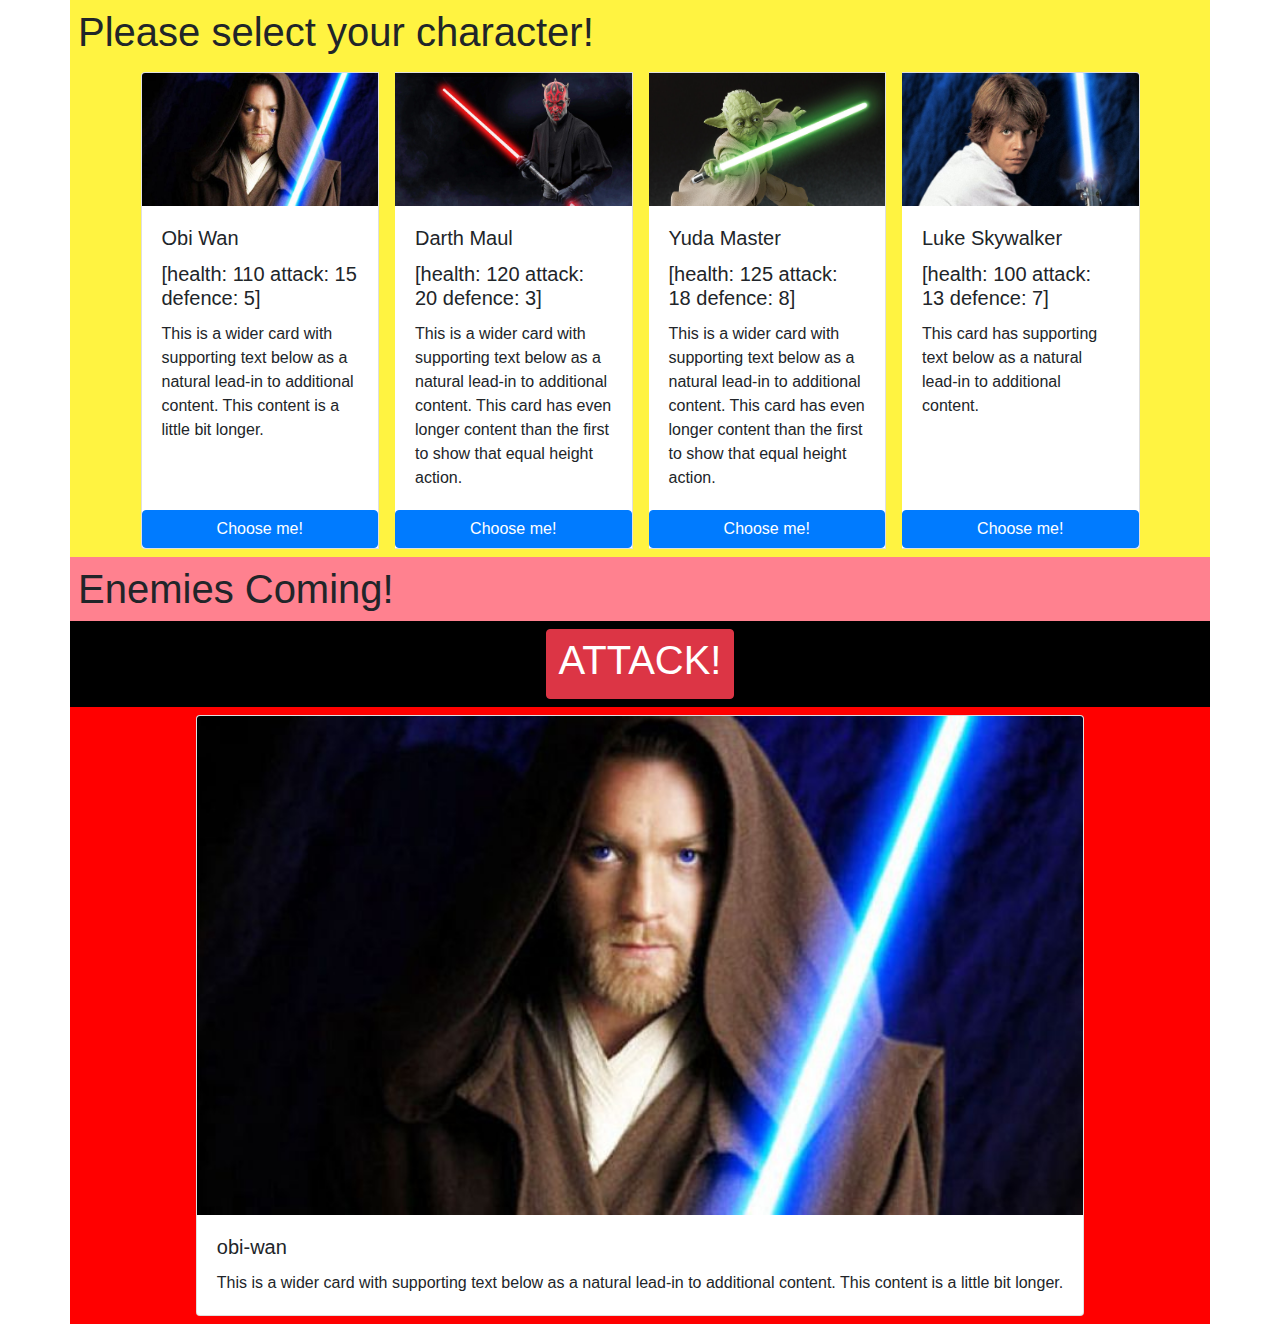
==== index.html @ 99b61d9f "update" ====
<!doctype html>
<html lang="en">
<head>
	<!-- Required meta tags -->
	<meta charset="utf-8">
	<meta name="viewport" content="width=device-width, initial-scale=1, shrink-to-fit=no">
	<link rel="stylesheet" type="text/css" href="./css/style.css">
<!--	<script src="./js/gameLogic.js"></script>-->
	<!-- Bootstrap CSS -->
	<link rel="stylesheet" href="https://stackpath.bootstrapcdn.com/bootstrap/4.3.1/css/bootstrap.min.css" integrity="sha384-ggOyR0iXCbMQv3Xipma34MD+dH/1fQ784/j6cY/iJTQUOhcWr7x9JvoRxT2MZw1T" crossorigin="anonymous">
	<script src="https://cdnjs.cloudflare.com/ajax/libs/jquery/3.2.1/jquery.min.js"></script>
	<title>Star Wars</title>
</head>
<body>
<div class="container">
	<div class="row select-section">
		<h1 class="m-2 selectPlayText">Please select your character!</h1>
		<div class="col-11 mx-auto">
			<div class="card-group select-section-card-group">
			</div>
		</div>

	</div>
	<div class="row enemy-section">
		<h1 class="m-2">Enemies Coming!</h1>
		<div class="col-11 mx-auto">
			<div class="card-group enemy-section-card-group">
			</div>
		</div>
	</div>
	<div class="row attack-section">
		<button class="btn btn-danger mx-auto m-2"><h1>ATTACK!</h1></button>
	</div>
	<div class="row defend-section">
		<div class="card-group mx-auto">
			<div class="card m-2">
				<div class="embed-responsive embed-responsive-16by9">
					<img src="./images/obi-wan.jpg" class="card-img-top embed-responsive-item" alt="character">
				</div>
				<div class="card-body">
<!--					for holding defend space now!!-->
					<h5 class="card-title">obi-wan</h5>
					<p class="card-text">This is a wider card with supporting text below as a natural lead-in to additional content. This content is a little bit longer.</p>
				</div>
			</div></div>
	</div>
</div>


<script>
    $(document).ready(function() {
        console.log("hello");
	    let charaters = {
            obi:{
                name: "Obi Wan",
	            id: 1,
	            text:"This is a wider card with supporting text below as a natural lead-in to additional content. This content is a little bit longer.",
	            health: 110,
	            attack: 15,
	            defence: 5,
	            img: "./images/obi-wan.jpg",
            },
            Luke:{
                name: "Luke Skywalker",
	            id:2,
	            text:"This card has supporting text below as a natural lead-in to additional content.",
	            health: 100,
	            attack: 13,
	            defence: 7,
	            img: "./images/Luke-Skywalker.jpg ",
            },
            Darth:{
                name: "Darth Maul",
	            id:3,
	            text:"This is a wider card with supporting text below as a natural lead-in to additional content. This card has even longer content than the first to show that equal height action.",
	            health: 120,
	            attack: 20,
	            defence: 3,
	            img: "./images/Darth%20Maul.jpg",
            },
            Yuda:{
                name: "Yuda Master",
	            id:4,
	            text:"This is a wider card with supporting text below as a natural lead-in to additional content. This card has even longer content than the first to show that equal height action.",
                health: 125,
	            attack: 18,
	            defence: 8,
	            img:"./images/yoda.png",
            }
	    };

	    let charactersBox = [charaters.obi, charaters.Darth, charaters.Yuda, charaters.Luke];
	    let enemies;
	    let selectedEnemy;
	    let player;
	    let gameInit = true;
	    
	    function selectCharacters(choose) {
            let getEnemy = function(item){
                return item.id !== parseInt(choose.id);
            };
	        let getPlayer = function(item){
                return item.id === parseInt(choose.id);
	        };
		    enemies = charactersBox.filter(getEnemy);
		    player = charactersBox.filter(getPlayer);
		    console.log(player, enemies);
		    //get update UI
		    UpdateUI();
        }

        function selectEnemy(choose) {
            let getEnemy = function(item){
                return item.id !== parseInt(choose.id);
            };
	        selectedEnemy = enemies.filter(getEnemy);
	        console.log(selectedEnemy);
        }

	    function getCardsHTML(box) {
	        let cardHTML = "";
		    box.map((item)=>{
		       //console.log(item);
		       cardHTML += makeCard(item);
		    });
		    //console.log(cardHTML);
		    return cardHTML;
        }

        function makeCard(item) {
	        //the function is using html to make a card and return a string
	        let card = "<div class=\"card m-2\">\n" +
                "\t\t\t\t<div class=\"embed-responsive embed-responsive-16by9\">\n" +
                "\t\t\t\t<img src=\""+item.img+"\" class=\"card-img-top embed-responsive-item\" alt=\"character\">\n" +
                "\t\t\t\t</div>\n" +
                "\t\t\t\t<div class=\"card-body\">\n" +
                "\t\t\t\t\t<h5 class=\"card-title\">"+item.name+"</h5>\n" +
                "\t\t\t\t\t<h5 class=\"card-title\">[health: "+item.health+" attack: "+item.attack+" defence: "+item.defence+"]</h5>\n" +
                "\t\t\t\t\t<p class=\"card-text\">"+item.text+"</p>\n" +
                "\t\t\t\t</div>\n" +
                "\t\t\t\t<button id=\""+item.id+"\" class=\"btn btn-primary select-button chooseMe\" role='enemy'>Choose me!</button>\n" +
                "\t\t\t</div>";
	       // console.log(card);
	        return card;
        }
        function UpdateUI() {
	        if(gameInit === true){
	            //reset UI when game is initialized
                const cardHTML = getCardsHTML(charactersBox);
                $(".select-section-card-group").html(cardHTML);
                gameInit = false;
	        }else {
	            //update UI
                function setSideClass(sideArray, side){
                    sideArray.map((item)=>{
                        let itemEle = $("#"+item.id)[0];
                        $(itemEle).addClass(side);
                        console.log(itemEle);
                    })
                }
                const playHTML = getCardsHTML(player);
                const enemiesHTML = getCardsHTML(enemies);
                //for select section
                $(".select-section-card-group").html(playHTML);
                $(".selectPlayText").html("");
                //console.log(player[0].id);
		       $("#"+player[0].id)[0].disabled = true;
		       //for enemy section
		        $(".enemy-section-card-group").html(enemiesHTML);
				//set player and enemy class to each card
               setSideClass(enemies, "enemy");
               setSideClass(player, "player");
	        }
        }

        //initialize UI
        UpdateUI();

	    //add click event to every character
	    $(".chooseMe").on("click", function (e) {
                //the function that selects player and set enemy classes
                console.log("chooseme", e.type);
                selectCharacters(this);
        });

	    $(".enemy").on("click", function () {
                console.log("clicked an enemy");
        });
        UpdateUI();
    });
</script>


<!-- Optional JavaScript -->
<!-- jQuery first, then Popper.js, then Bootstrap JS -->
<script src="https://code.jquery.com/jquery-3.3.1.slim.min.js" integrity="sha384-q8i/X+965DzO0rT7abK41JStQIAqVgRVzpbzo5smXKp4YfRvH+8abtTE1Pi6jizo" crossorigin="anonymous"></script>
<script src="https://cdnjs.cloudflare.com/ajax/libs/popper.js/1.14.7/umd/popper.min.js" integrity="sha384-UO2eT0CpHqdSJQ6hJty5KVphtPhzWj9WO1clHTMGa3JDZwrnQq4sF86dIHNDz0W1" crossorigin="anonymous"></script>
<script src="https://stackpath.bootstrapcdn.com/bootstrap/4.3.1/js/bootstrap.min.js" integrity="sha384-JjSmVgyd0p3pXB1rRibZUAYoIIy6OrQ6VrjIEaFf/nJGzIxFDsf4x0xIM+B07jRM" crossorigin="anonymous"></script>
</body>
</html>
---- css/style.css ----
.select-section{
    background-color: #fff341;
}
.enemy-section{
    background-color: #ff818f;
}
.attack-section{
    background-color:black;
}
.defend-section{
    background-color: red;
}
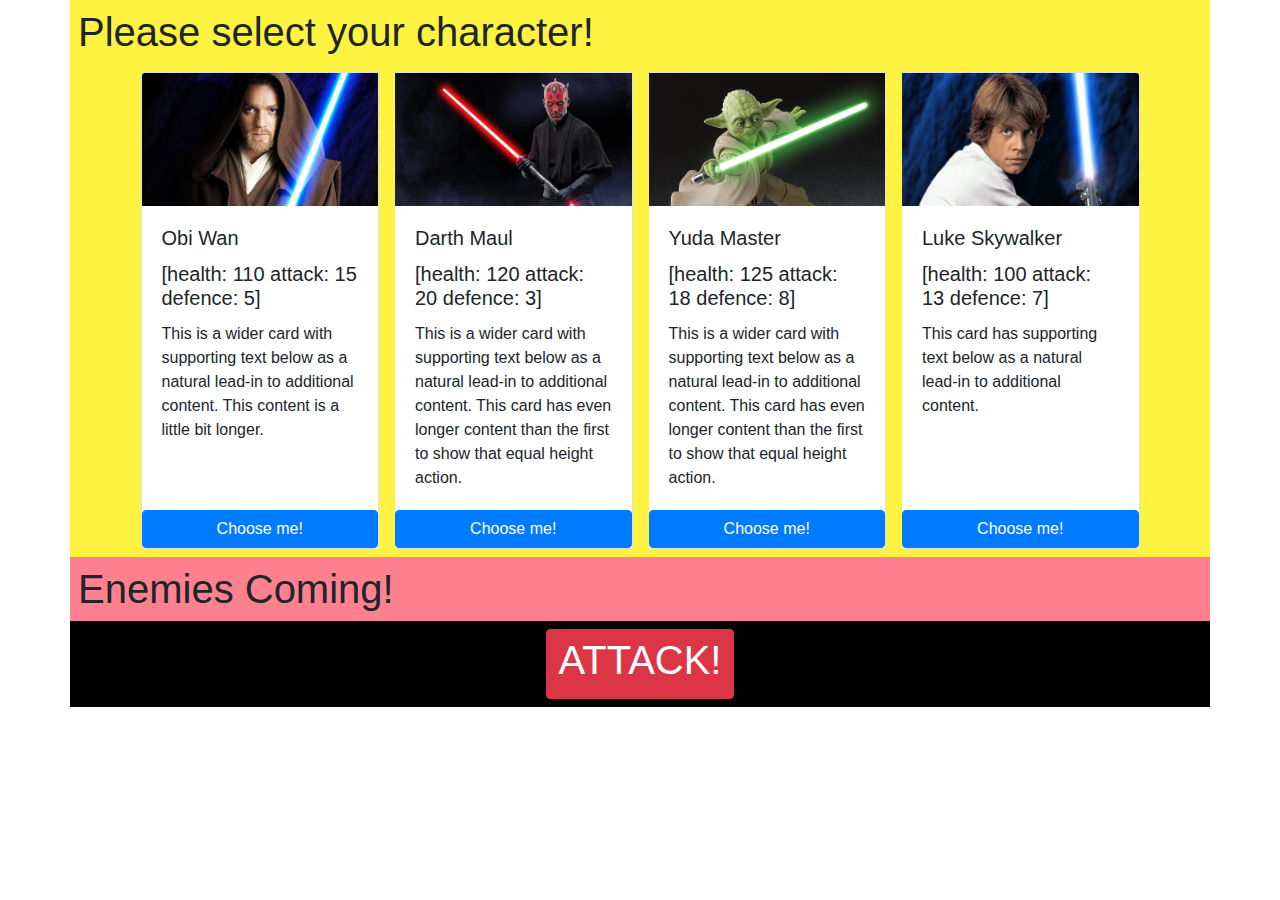
==== commit 9897ae4a: "update" ====
--- a/index.html
+++ b/index.html
@@ -32,17 +32,10 @@
 		<button class="btn btn-danger mx-auto m-2"><h1>ATTACK!</h1></button>
 	</div>
 	<div class="row defend-section">
-		<div class="card-group mx-auto">
-			<div class="card m-2">
-				<div class="embed-responsive embed-responsive-16by9">
-					<img src="./images/obi-wan.jpg" class="card-img-top embed-responsive-item" alt="character">
+			<div class="col-11 mx-auto">
+				<div class="card-group defend-section-card-group">
 				</div>
-				<div class="card-body">
-<!--					for holding defend space now!!-->
-					<h5 class="card-title">obi-wan</h5>
-					<p class="card-text">This is a wider card with supporting text below as a natural lead-in to additional content. This content is a little bit longer.</p>
-				</div>
-			</div></div>
+			</div>
 	</div>
 </div>
 
@@ -91,7 +84,7 @@
 
 	    let charactersBox = [charaters.obi, charaters.Darth, charaters.Yuda, charaters.Luke];
 	    let enemies;
-	    let selectedEnemy;
+	    let selectedEnemy=[];
 	    let player;
 	    let gameInit = true;
 	    
@@ -113,8 +106,13 @@
             let getEnemy = function(item){
                 return item.id !== parseInt(choose.id);
             };
-	        selectedEnemy = enemies.filter(getEnemy);
-	        console.log(selectedEnemy);
+            let getSelected = function(item){
+                return item.id === parseInt(choose.id);
+            };
+            selectedEnemy = enemies.filter(getSelected);
+            enemies = enemies.filter(getEnemy);
+            console.log(enemies);
+	        UpdateUI();
         }
 
 	    function getCardsHTML(box) {
@@ -138,7 +136,7 @@
                 "\t\t\t\t\t<h5 class=\"card-title\">[health: "+item.health+" attack: "+item.attack+" defence: "+item.defence+"]</h5>\n" +
                 "\t\t\t\t\t<p class=\"card-text\">"+item.text+"</p>\n" +
                 "\t\t\t\t</div>\n" +
-                "\t\t\t\t<button id=\""+item.id+"\" class=\"btn btn-primary select-button chooseMe\" role='enemy'>Choose me!</button>\n" +
+                "\t\t\t\t<button id=\""+item.id+"\" class=\"btn btn-primary select-button chooseMe\" value='chooseMe'>Choose me!</button>\n" +
                 "\t\t\t</div>";
 	       // console.log(card);
 	        return card;
@@ -154,12 +152,15 @@
                 function setSideClass(sideArray, side){
                     sideArray.map((item)=>{
                         let itemEle = $("#"+item.id)[0];
+                        $(itemEle).attr("value", side);
                         $(itemEle).addClass(side);
                         console.log(itemEle);
                     })
                 }
                 const playHTML = getCardsHTML(player);
                 const enemiesHTML = getCardsHTML(enemies);
+                console.log(selectedEnemy);
+                const selectedEnemyHTML = getCardsHTML(selectedEnemy);
                 //for select section
                 $(".select-section-card-group").html(playHTML);
                 $(".selectPlayText").html("");
@@ -168,25 +169,26 @@
 		       //for enemy section
 		        $(".enemy-section-card-group").html(enemiesHTML);
 				//set player and enemy class to each card
-               setSideClass(enemies, "enemy");
-               setSideClass(player, "player");
+                setSideClass(enemies, "enemy");
+                setSideClass(player, "player");
+
+                $(".defend-section-card-group").html(selectedEnemyHTML);
 	        }
         }
 
         //initialize UI
         UpdateUI();
-
 	    //add click event to every character
-	    $(".chooseMe").on("click", function (e) {
+	    $("[value=chooseMe]").on("click", function (e) {
                 //the function that selects player and set enemy classes
                 console.log("chooseme", e.type);
                 selectCharacters(this);
         });
-
-	    $(".enemy").on("click", function () {
-                console.log("clicked an enemy");
-        });
-        UpdateUI();
+        $(document).on( "click","[value=enemy]" , function(){
+            console.log("clicked an enemy");
+            selectEnemy(this);
+        } );
+
     });
 </script>
 
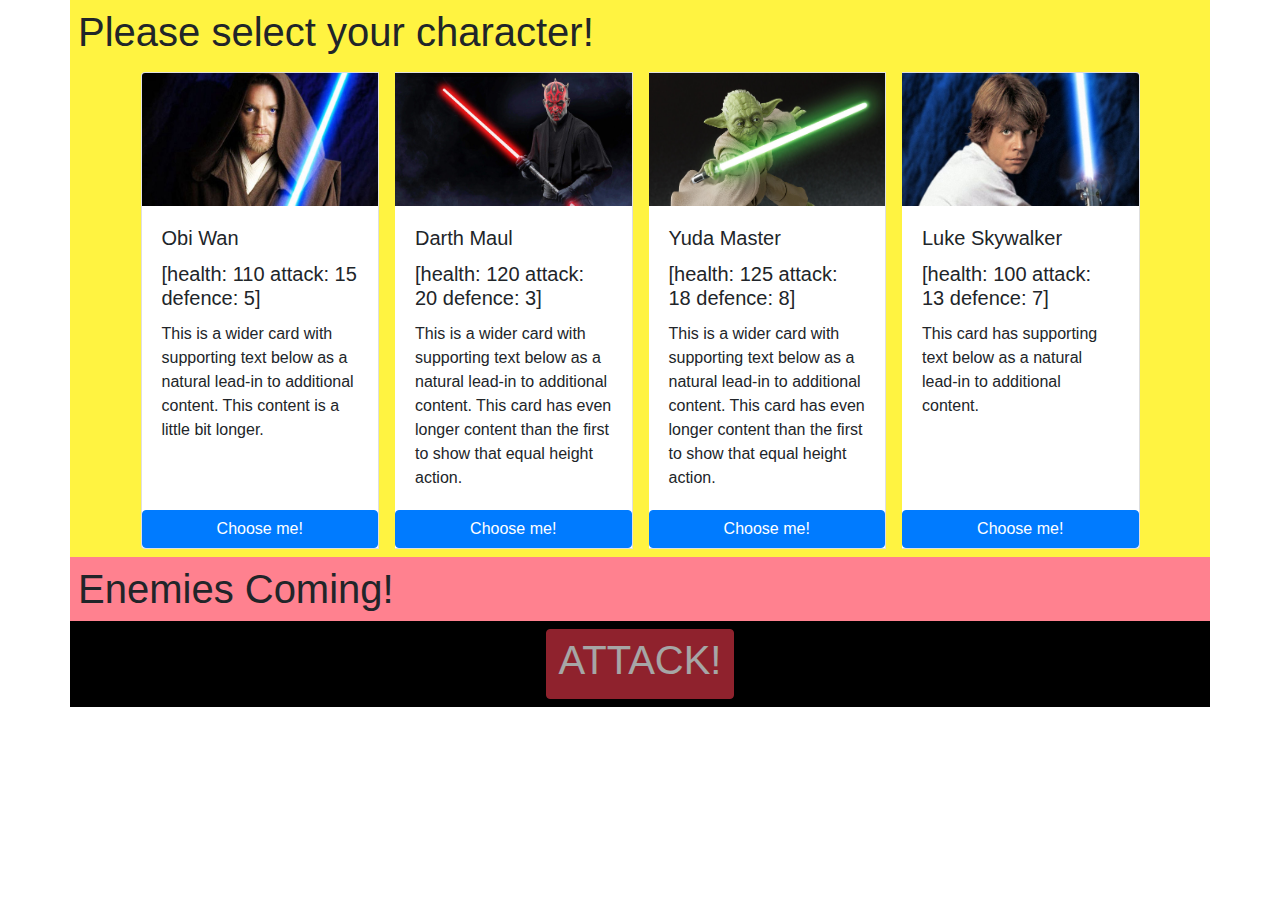
==== commit c259b1ee: "update" ====
--- a/index.html
+++ b/index.html
@@ -29,7 +29,7 @@
 		</div>
 	</div>
 	<div class="row attack-section">
-		<button class="btn btn-danger mx-auto m-2"><h1>ATTACK!</h1></button>
+		<button class="btn btn-danger mx-auto m-2 attack" disabled="true"><h1>ATTACK!</h1></button>
 	</div>
 	<div class="row defend-section">
 			<div class="col-11 mx-auto">
@@ -87,6 +87,11 @@
 	    let selectedEnemy=[];
 	    let player;
 	    let gameInit = true;
+        let playerHealth;
+        let enemyHealth;
+        let playerRealAttack;
+        let enemyRealAttack;
+        let isWin = false;
 	    
 	    function selectCharacters(choose) {
             let getEnemy = function(item){
@@ -97,7 +102,7 @@
 	        };
 		    enemies = charactersBox.filter(getEnemy);
 		    player = charactersBox.filter(getPlayer);
-		    console.log(player, enemies);
+		    //console.log(player, enemies);
 		    //get update UI
 		    UpdateUI();
         }
@@ -111,32 +116,43 @@
             };
             selectedEnemy = enemies.filter(getSelected);
             enemies = enemies.filter(getEnemy);
-            console.log(enemies);
+           // console.log(enemies);
+           //get health and attack for player and enemy
+            enemyHealth = selectedEnemy[0].health;
+            playerHealth = player[0].health;
+            playerRealAttack = player[0].attack - selectedEnemy[0].defence;
+            enemyRealAttack = selectedEnemy[0].attack - player[0].defence;
 	        UpdateUI();
         }
 
-	    function getCardsHTML(box) {
+	    function getCardsHTML(box, hasButton) {
 	        let cardHTML = "";
 		    box.map((item)=>{
 		       //console.log(item);
-		       cardHTML += makeCard(item);
+		       cardHTML += makeCard(item, hasButton);
 		    });
 		    //console.log(cardHTML);
 		    return cardHTML;
         }
 
-        function makeCard(item) {
+        function makeCard(item, hasButton) {
 	        //the function is using html to make a card and return a string
+	        let button="";
+	        if(hasButton === true){
+	           button = "\t\t\t\t<button id=\""+item.id+"\" class=\"btn btn-primary select-button chooseMe\" value='chooseMe'>Choose me!</button>\n";
+	        }else{
+	            button="";
+	        }
 	        let card = "<div class=\"card m-2\">\n" +
                 "\t\t\t\t<div class=\"embed-responsive embed-responsive-16by9\">\n" +
-                "\t\t\t\t<img src=\""+item.img+"\" class=\"card-img-top embed-responsive-item\" alt=\"character\">\n" +
+                "\t\t\t\t<img src=\""+item.img+"\" class=\"card-img-top "+item.id+" embed-responsive-item\" alt=\"character\">\n" +
                 "\t\t\t\t</div>\n" +
                 "\t\t\t\t<div class=\"card-body\">\n" +
                 "\t\t\t\t\t<h5 class=\"card-title\">"+item.name+"</h5>\n" +
                 "\t\t\t\t\t<h5 class=\"card-title\">[health: "+item.health+" attack: "+item.attack+" defence: "+item.defence+"]</h5>\n" +
                 "\t\t\t\t\t<p class=\"card-text\">"+item.text+"</p>\n" +
                 "\t\t\t\t</div>\n" +
-                "\t\t\t\t<button id=\""+item.id+"\" class=\"btn btn-primary select-button chooseMe\" value='chooseMe'>Choose me!</button>\n" +
+                 button+
                 "\t\t\t</div>";
 	       // console.log(card);
 	        return card;
@@ -144,7 +160,7 @@
         function UpdateUI() {
 	        if(gameInit === true){
 	            //reset UI when game is initialized
-                const cardHTML = getCardsHTML(charactersBox);
+                const cardHTML = getCardsHTML(charactersBox, true);
                 $(".select-section-card-group").html(cardHTML);
                 gameInit = false;
 	        }else {
@@ -154,18 +170,17 @@
                         let itemEle = $("#"+item.id)[0];
                         $(itemEle).attr("value", side);
                         $(itemEle).addClass(side);
-                        console.log(itemEle);
+                        //console.log(itemEle);
                     })
                 }
-                const playHTML = getCardsHTML(player);
-                const enemiesHTML = getCardsHTML(enemies);
-                console.log(selectedEnemy);
-                const selectedEnemyHTML = getCardsHTML(selectedEnemy);
+                const playHTML = getCardsHTML(player, false);
+                const enemiesHTML = getCardsHTML(enemies, true);
+               // console.log(selectedEnemy);
+                const selectedEnemyHTML = getCardsHTML(selectedEnemy, false);
                 //for select section
                 $(".select-section-card-group").html(playHTML);
                 $(".selectPlayText").html("");
                 //console.log(player[0].id);
-		       $("#"+player[0].id)[0].disabled = true;
 		       //for enemy section
 		        $(".enemy-section-card-group").html(enemiesHTML);
 				//set player and enemy class to each card
@@ -181,14 +196,41 @@
 	    //add click event to every character
 	    $("[value=chooseMe]").on("click", function (e) {
                 //the function that selects player and set enemy classes
-                console.log("chooseme", e.type);
+                console.log("you chose a character");
                 selectCharacters(this);
         });
         $(document).on( "click","[value=enemy]" , function(){
-            console.log("clicked an enemy");
+            console.log("you selected an enemy");
             selectEnemy(this);
+            $(".attack")[0].disabled = false;
         } );
 
+        $(document).on("click", ".attack", function () {
+            function getAttack() {
+                //they have chance to do a sequence attack!!!
+                let random = Math.floor(Math.random()*2)+1;
+                if(random === 1){
+                    enemyHealth -= playerRealAttack;
+                    console.log("you give a damage to enemy!"+selectedEnemy[0].name+"'s health - "+playerRealAttack+" !!");
+                }else {
+                    playerHealth -= enemyRealAttack;
+                    console.log("you got a damage by "+selectedEnemy[0].name+"! your health -"+enemyRealAttack+" !!");
+                }
+                 console.log("playerHealth: "+playerHealth+" enemyHealth: "+enemyHealth)
+            }
+            getAttack();
+
+            if(enemyHealth < 0 ){
+                console.log("nice!! you defeated "+selectedEnemy[0].name);
+                $(".attack")[0].disabled = true;
+                playerHealth += 100;
+                console.log("your health + 100, please select another enemy !")
+            }else if (playerHealth < 0) {
+                console.log("ughhh.."+selectedEnemy[0].name+" defeated you..so you lose the game");
+                $(".attack")[0].disabled = true;
+            }
+
+        })
     });
 </script>
 
